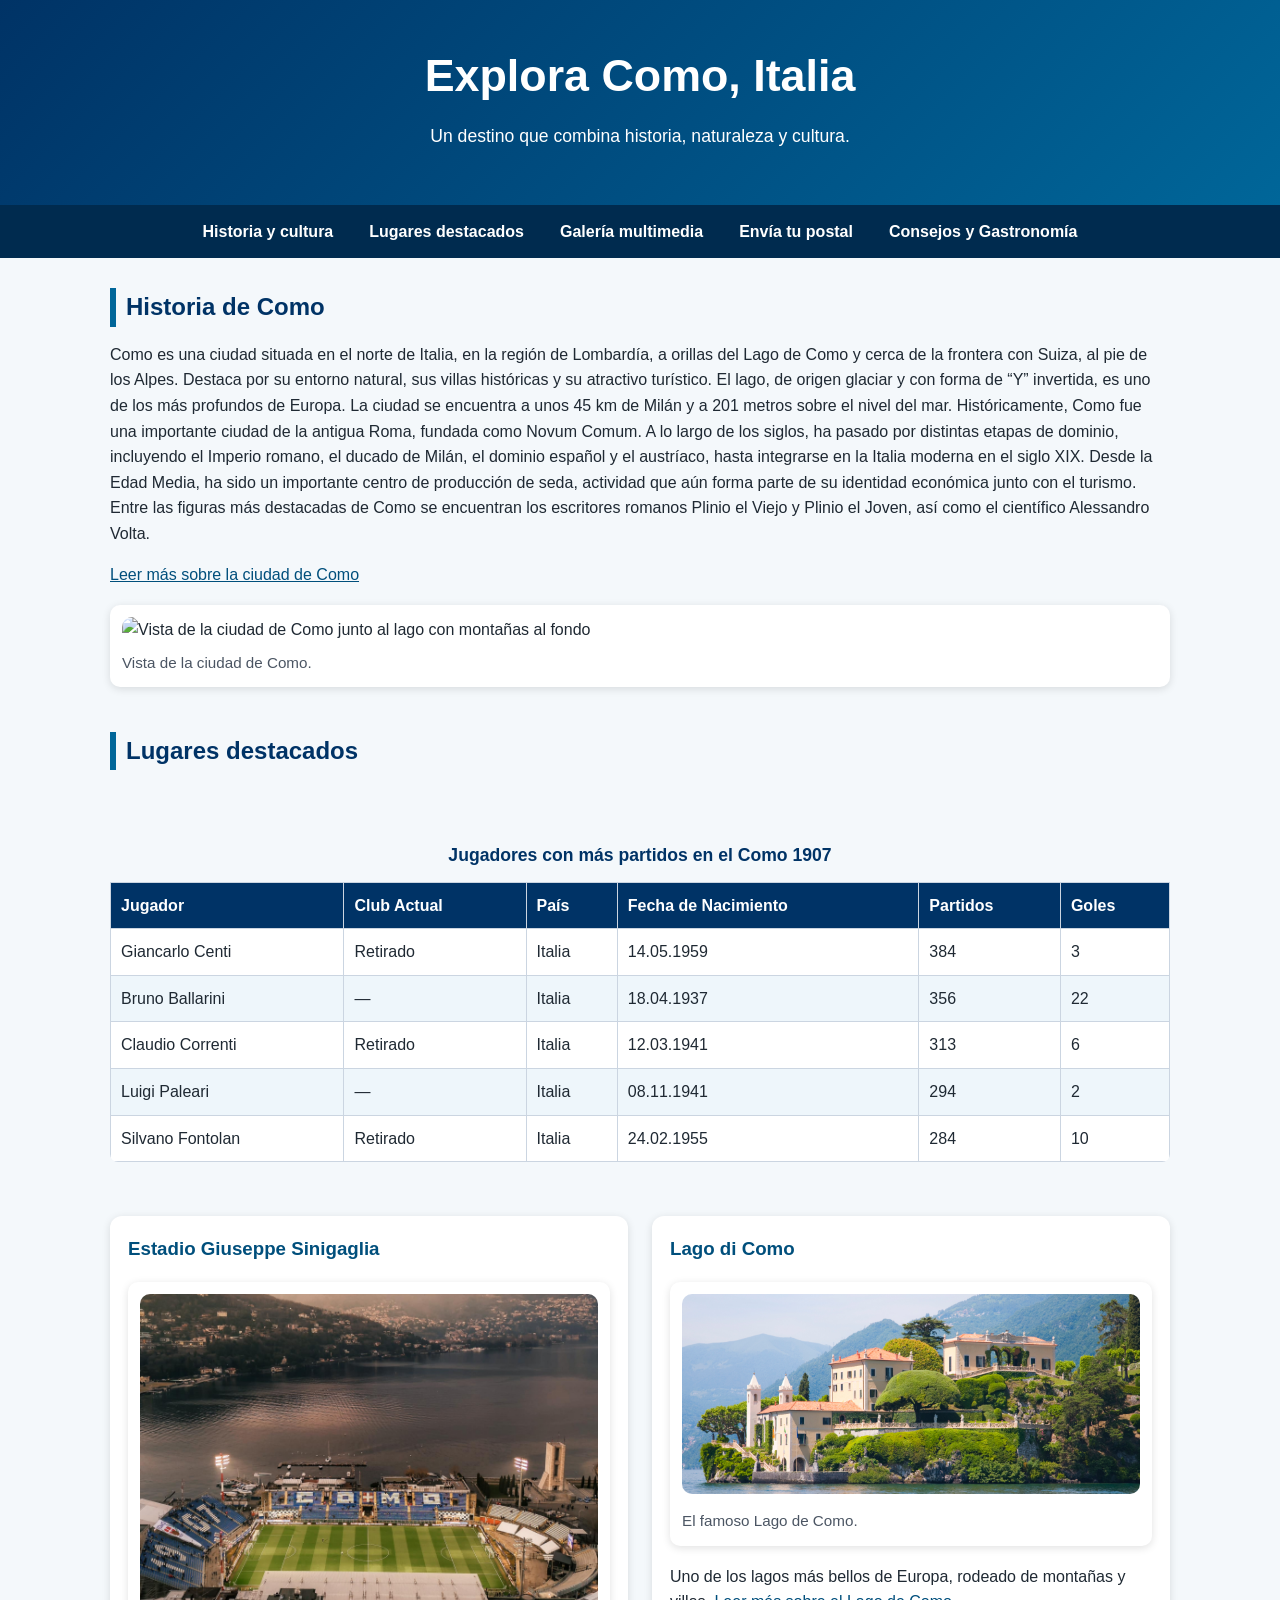
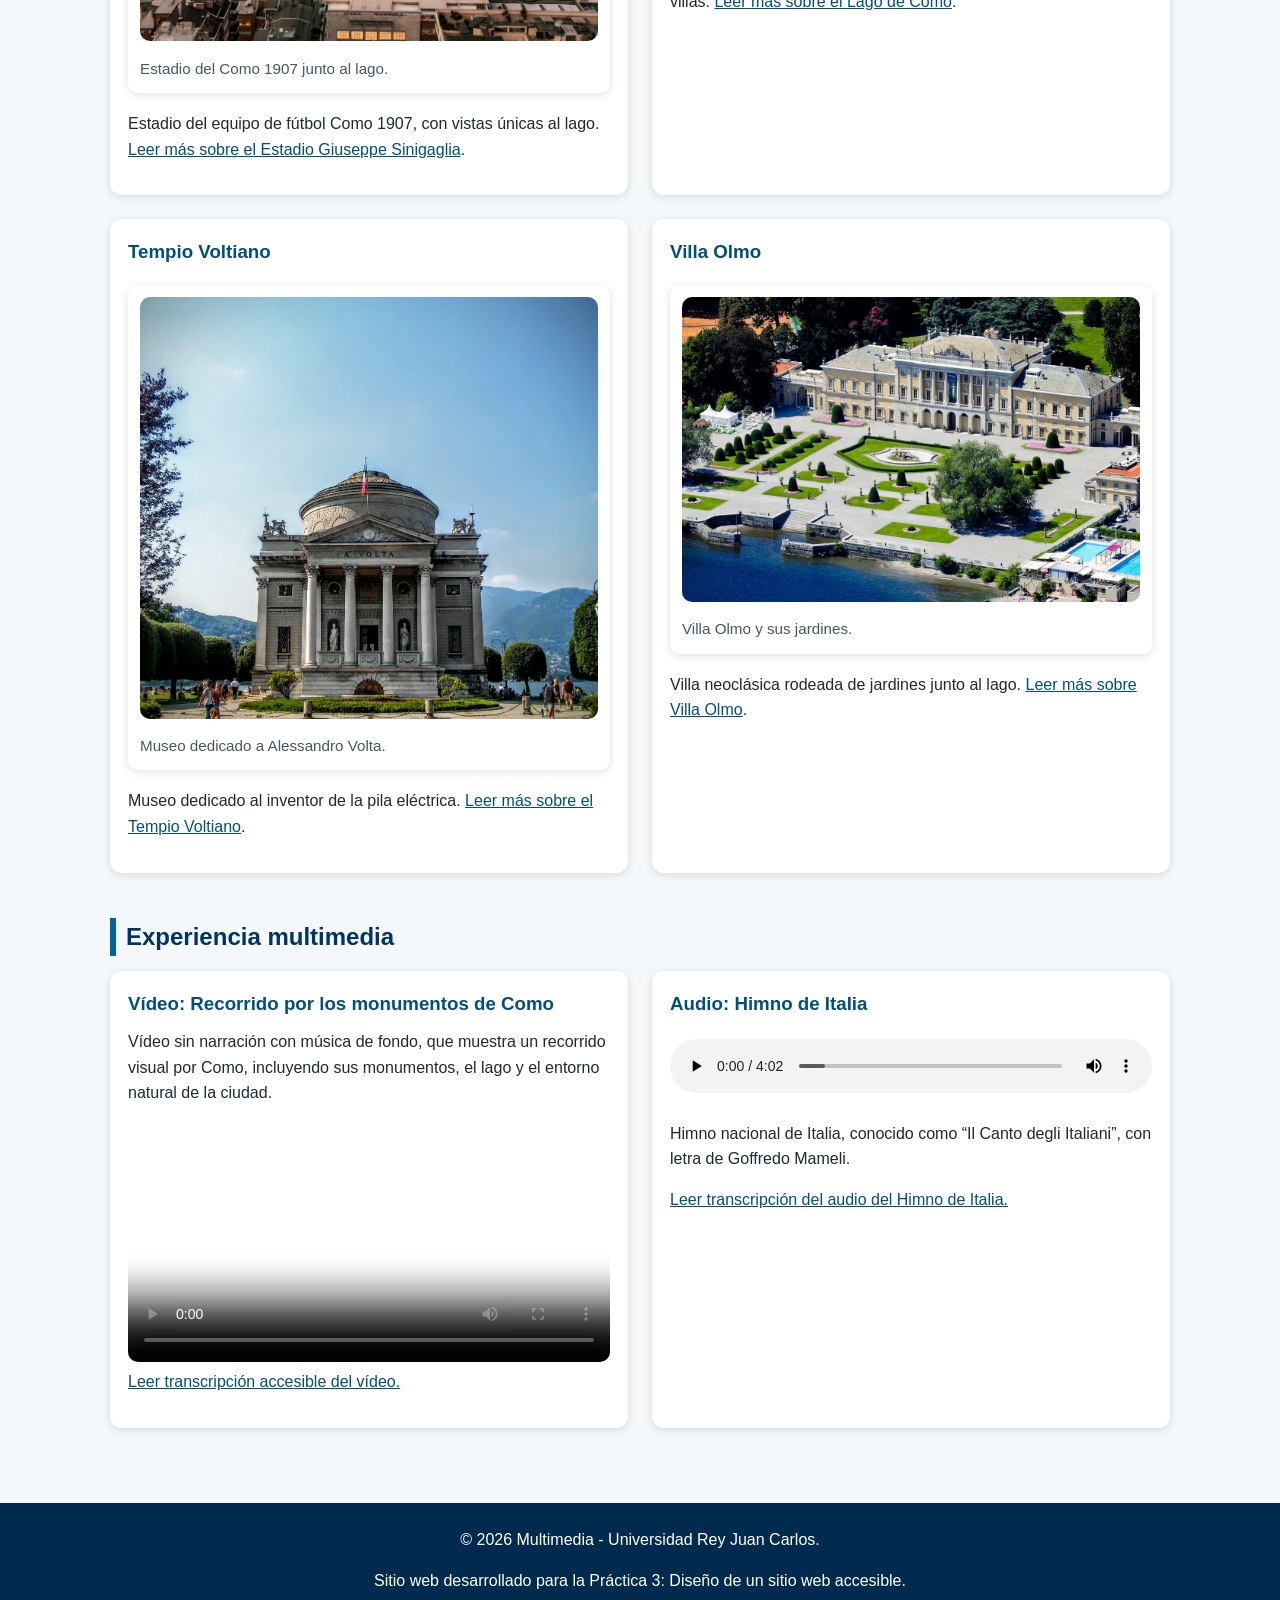
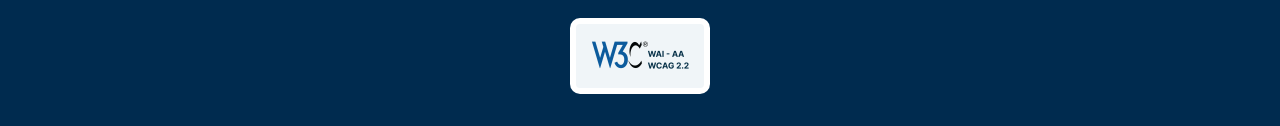
==== index.html @ 7a15c4c9 "coommt" ====
<!DOCTYPE html>
<html lang="es">

<head>
    <meta charset="UTF-8">
    <meta name="viewport" content="width=device-width, initial-scale=1.0">
    <title>Explora Como, Italia | Práctica 3</title>
    <link rel="stylesheet" href="css/styles.css">
</head>

<body>

    <header>
        <h1>Explora Como, Italia</h1>
        <p>Un destino que combina historia, naturaleza y cultura.</p>
    </header>

    <nav aria-label="Menú principal">
        <ul>
            <li><a href="#historia">Historia y cultura</a></li>
            <li><a href="#lugares">Lugares destacados</a></li>
            <li><a href="#multimedia">Galería multimedia</a></li>
            <li><a href="postal.html">Envía tu postal</a></li>
            <li><a href="rutas.html">Consejos y Gastronomía</a></li>
        </ul>
    </nav>

    <main id="contenido-principal">

        <section id="historia">
            <h2>Historia de Como</h2>

            <p>
                Como es una ciudad situada en el norte de Italia, en la región de Lombardía, a orillas del Lago de Como
                y cerca de la frontera con Suiza, al pie de los Alpes. Destaca por su entorno natural, sus villas
                históricas y su atractivo turístico.

                El lago, de origen glaciar y con forma de “Y” invertida, es uno de los más profundos de Europa. La
                ciudad se encuentra a unos 45 km de Milán y a 201 metros sobre el nivel del mar.

                Históricamente, Como fue una importante ciudad de la antigua Roma, fundada como Novum Comum. A lo largo
                de los siglos, ha pasado por distintas etapas de dominio, incluyendo el Imperio romano, el ducado de
                Milán, el dominio español y el austríaco, hasta integrarse en la Italia moderna en el siglo XIX.

                Desde la Edad Media, ha sido un importante centro de producción de seda, actividad que aún forma parte
                de su identidad económica junto con el turismo.

                Entre las figuras más destacadas de Como se encuentran los escritores romanos Plinio el Viejo y Plinio
                el Joven, así como el científico Alessandro Volta.
            </p>
            <a href="https://es.wikipedia.org/wiki/Como">Leer más sobre la ciudad de Como</a>
            <figure>
                <img src="img/como_city.jpg" alt="Vista de la ciudad de Como junto al lago con montañas al fondo">
                <figcaption>Vista de la ciudad de Como.</figcaption>
            </figure>
        </section>

        <section id="lugares">
            <h2>Lugares destacados</h2>

            <table summary="Tabla de jugadores con más partidos en el Como 1907"
                aria-describedby="tabla-jugadores-como">
                <caption>Jugadores con más partidos en el Como 1907</caption>
                <thead>
                    <tr>
                        <th>Jugador</th>
                        <th>Club Actual</th>
                        <th>País</th>
                        <th>Fecha de Nacimiento</th>
                        <th>Partidos</th>
                        <th>Goles</th>
                    </tr>
                </thead>
                <tbody>
                    <tr>
                        <td>Giancarlo Centi</td>
                        <td>Retirado</td>
                        <td>Italia</td>
                        <td>14.05.1959</td>
                        <td>384</td>
                        <td>3</td>
                    </tr>
                    <tr>
                        <td>Bruno Ballarini</td>
                        <td>—</td>
                        <td>Italia</td>
                        <td>18.04.1937</td>
                        <td>356</td>
                        <td>22</td>
                    </tr>
                    <tr>
                        <td>Claudio Correnti</td>
                        <td>Retirado</td>
                        <td>Italia</td>
                        <td>12.03.1941</td>
                        <td>313</td>
                        <td>6</td>
                    </tr>
                    <tr>
                        <td>Luigi Paleari</td>
                        <td>—</td>
                        <td>Italia</td>
                        <td>08.11.1941</td>
                        <td>294</td>
                        <td>2</td>
                    </tr>
                    <tr>
                        <td>Silvano Fontolan</td>
                        <td>Retirado</td>
                        <td>Italia</td>
                        <td>24.02.1955</td>
                        <td>284</td>
                        <td>10</td>
                    </tr>
                </tbody>
            </table>

            <article>
                <h3>Estadio Giuseppe Sinigaglia</h3>
                <figure>
                    <img src="img/estadio_como.jpeg"
                        alt="Estadio Giuseppe Sinigaglia del equipo de fútbol Como 1907 con vistas al lago">
                    <figcaption>Estadio del Como 1907 junto al lago.</figcaption>
                </figure>
                <p>
                    Estadio del equipo de fútbol Como 1907, con vistas únicas al lago.
                    <a href="https://es.wikipedia.org/wiki/Estadio_Giuseppe_Sinigaglia">Leer más sobre el Estadio
                        Giuseppe Sinigaglia</a>.
                </p>
            </article>

            <article>
                <h3>Lago di Como</h3>
                <figure>
                    <img src="img/lago_di_como.jpg" alt="Vista del Lago de Como rodeado de montañas y pueblos">
                    <figcaption>El famoso Lago de Como.</figcaption>
                </figure>
                <p>
                    Uno de los lagos más bellos de Europa, rodeado de montañas y villas.
                    <a href="https://es.wikipedia.org/wiki/Lago_de_Como">Leer más sobre el Lago de Como</a>.
                </p>
            </article>

            <article>
                <h3>Tempio Voltiano</h3>
                <figure>
                    <img src="img/templo_voltiano.jpg" alt="Tempio Voltiano dedicado a Alessandro Volta en Como">
                    <figcaption>Museo dedicado a Alessandro Volta.</figcaption>
                </figure>
                <p>
                    Museo dedicado al inventor de la pila eléctrica.
                    <a href="https://es.wikipedia.org/wiki/Templo_Voltiano">Leer más sobre el Tempio Voltiano</a>.
                </p>
            </article>

            <article>
                <h3>Villa Olmo</h3>
                <figure>
                    <img src="img/villa_olmo.jpg" alt="Villa Olmo con jardines frente al Lago de Como">
                    <figcaption>Villa Olmo y sus jardines.</figcaption>
                </figure>
                <p>
                    Villa neoclásica rodeada de jardines junto al lago.
                    <a href="https://www.italia.it/es/lombardia/como/villa-olmo">Leer más sobre Villa Olmo</a>.
                </p>
            </article>
        </section>

        <section id="multimedia">
            <h2>Experiencia multimedia</h2>

            <div class="multimedia-grid">
                <article class="multimedia-panel">
                    <h3>Vídeo: Recorrido por los monumentos de Como</h3>
                    <p id="descripcion-video-como">
                        Vídeo sin narración con música de fondo, que muestra un recorrido visual por Como, incluyendo sus monumentos,
                        el lago y el entorno natural de la ciudad.
                    </p>

                    <video id="video-como" controls width="640" poster="img/como_city.jpg"
                        aria-describedby="descripcion-video-como">
                        <source src="video/comoItaly.mp4" type="video/mp4">
                        Tu navegador no soporta el elemento de vídeo.
                    </video>

                    <p>
                        <a href="transcripcion-video.html">Leer transcripción accesible del vídeo.</a>
                    </p>
                </article>

                <article class="multimedia-panel">
                    <h3>Audio: Himno de Italia</h3>
                    <audio controls>
                        <source src="audio/himnoItalia.mp3" type="audio/mpeg">
                    </audio>

                    <p>
                        Himno nacional de Italia, conocido como “Il Canto degli Italiani”, con letra de Goffredo Mameli.
                    </p>

                    <p>
                        <a href="transcripcion-audio.html">Leer transcripción del audio del Himno de Italia.</a>
                    </p>
                </article>
            </div>
        </section>
    </main>

    <footer>
        <p>&copy; 2026 Multimedia - Universidad Rey Juan Carlos.</p>
        <p>Sitio web desarrollado para la Práctica 3: Diseño de un sitio web accesible.</p>

        <img src="img/WCAG22.jpg" alt="W3C.WCAG 2.2" title="Cumple con las pautas de accesibilidad WCAG 2.2">
    </footer>

</body>

</html>
---- css/styles.css ----
* {
    margin: 0;
    padding: 0;
    box-sizing: border-box;
}

body {
    font-family: Arial, Helvetica, sans-serif;
    line-height: 1.6;
    background-color: #f4f8fb;
    color: #1f2933;
}

.skip-link {
    position: absolute;
    top: -50px;
    left: 16px;
    background-color: #000;
    color: #fff;
    padding: 10px 14px;
    z-index: 1000;
    border-radius: 4px;
}

.skip-link:focus {
    top: 16px;
}

header {
    background: linear-gradient(135deg, #003366, #006699);
    color: #fff;
    text-align: center;
    padding: 40px 20px;
}

header h1 {
    font-size: 2.2rem;
    margin-bottom: 10px;
}

header p {
    font-size: 1.1rem;
}

nav {
    background-color: #002b4f;
}

nav ul {
    list-style: none;
    display: flex;
    flex-wrap: wrap;
    justify-content: center;
}

nav li {
    margin: 0;
}

nav a {
    display: block;
    color: #fff;
    text-decoration: none;
    font-weight: bold;
    padding: 14px 18px;
}

nav a:hover,
nav a:focus,
nav a[aria-current="page"] {
    background-color: #005f99;
    text-decoration: underline;
    outline: none;
}

main {
    max-width: 1100px;
    margin: auto;
    padding: 30px 20px;
}

section {
    margin-bottom: 45px;
}

h2 {
    color: #003366;
    margin-bottom: 15px;
    border-left: 6px solid #006699;
    padding-left: 10px;
}

h3 {
    color: #004f7c;
    margin-bottom: 10px;
}

p {
    margin-bottom: 15px;
}

img,
video {
    max-width: 100%;
    height: auto;
    border-radius: 10px;
}

figure {
    margin: 18px 0;
    background-color: #fff;
    padding: 12px;
    border-radius: 10px;
    box-shadow: 0 2px 8px rgba(0, 0, 0, 0.12);
}

figcaption {
    margin-top: 8px;
    font-size: 0.95rem;
    color: #4b5563;
}

article {
    background-color: #fff;
    padding: 18px;
    border-radius: 12px;
    box-shadow: 0 2px 8px rgba(0, 0, 0, 0.12);
}

.multimedia-grid {
    display: grid;
    grid-template-columns: 1fr;
    gap: 24px;
}

.multimedia-panel {
    height: 100%;
}

#lugares {
    display: grid;
    grid-template-columns: 1fr;
    gap: 24px;
}

#lugares h2,
#lugares table {
    grid-column: 1 / -1;
}

a {
    color: #004f7c;
}

a:hover,
a:focus {
    color: #002b4f;
    text-decoration-thickness: 3px;
}

table {
    width: 100%;
    border-collapse: collapse;
    background-color: #fff;
    margin: 20px 0 30px;
    border-radius: 8px;
    overflow: hidden;
}

caption {
    font-weight: bold;
    font-size: 1.1rem;
    padding: 12px;
    color: #003366;
}

th,
td {
    border: 1px solid #cbd5e1;
    padding: 10px;
    text-align: left;
}

thead th {
    background-color: #003366;
    color: #fff;
}

tbody tr:nth-child(even) {
    background-color: #eef6fb;
}

form {
    background-color: #fff;
    padding: 24px;
    border-radius: 12px;
    box-shadow: 0 2px 8px rgba(0, 0, 0, 0.12);
}

fieldset {
    border: 2px solid #006699;
    border-radius: 8px;
    padding: 16px;
    margin-bottom: 20px;
}

legend {
    font-weight: bold;
    color: #003366;
    padding: 0 8px;
}

label {
    display: block;
    margin-top: 12px;
    font-weight: bold;
}

input,
textarea,
button {
    width: 100%;
    padding: 12px;
    margin-top: 6px;
    font-size: 1rem;
    border-radius: 6px;
    border: 1px solid #9ca3af;
}

input:required:invalid,
textarea:required:invalid {
    border-color: #dc2626;
}

input:required:invalid:focus,
textarea:required:invalid:focus {
    outline: 3px solid #fecaca;
}

input:required:valid,
textarea:required:valid {
    border-color: #16a34a;
}

input[type="radio"] {
    width: auto;
    margin-right: 8px;
}

fieldset div label {
    display: inline;
    font-weight: normal;
}

button,
.button-link {
    display: inline-block;
    background-color: #003366;
    color: #fff;
    border: none;
    margin-top: 18px;
    padding: 12px 18px;
    border-radius: 6px;
    cursor: pointer;
    text-decoration: none;
    font-weight: bold;
}

button:hover,
button:focus,
.button-link:hover,
.button-link:focus {
    background-color: #005f99;
    outline: 3px solid #111;
}

button:disabled {
    background-color: #64748b;
    cursor: wait;
}

.form-message {
    margin-top: 16px;
    padding: 12px;
    border-radius: 6px;
    font-weight: bold;
}

.form-message:empty {
    display: none;
}

.form-message.info {
    background-color: #e0f2fe;
    color: #0c4a6e;
    border: 1px solid #38bdf8;
}

.form-message.success {
    background-color: #dcfce7;
    color: #14532d;
    border: 1px solid #22c55e;
}

.form-message.error {
    background-color: #fee2e2;
    color: #7f1d1d;
    border: 1px solid #ef4444;
}

.cards-list {
    list-style: none;
    display: grid;
    grid-template-columns: 1fr;
    gap: 20px;
}

.cards-list li,
.timeline li {
    background-color: #fff;
    padding: 18px;
    border-left: 6px solid #006699;
    border-radius: 8px;
    margin-bottom: 12px;
    box-shadow: 0 2px 8px rgba(0, 0, 0, 0.10);
}

.timeline {
    padding-left: 20px;
}

audio {
    width: 100%;
    margin: 10px 0 20px;
}

footer {
    background-color: #002b4f;
    color: #fff;
    text-align: center;
    padding: 24px 20px;
}

footer img {
    max-width: 140px;
    margin-top: 10px;
    background-color: #fff;
    padding: 6px;
}

@media (min-width: 768px) {
    #lugares {
        grid-template-columns: repeat(2, 1fr);
    }

    .cards-list {
        grid-template-columns: repeat(3, 1fr);
    }

    .multimedia-grid {
        grid-template-columns: repeat(2, 1fr);
        align-items: start;
    }

    header h1 {
        font-size: 2.8rem;
    }
}
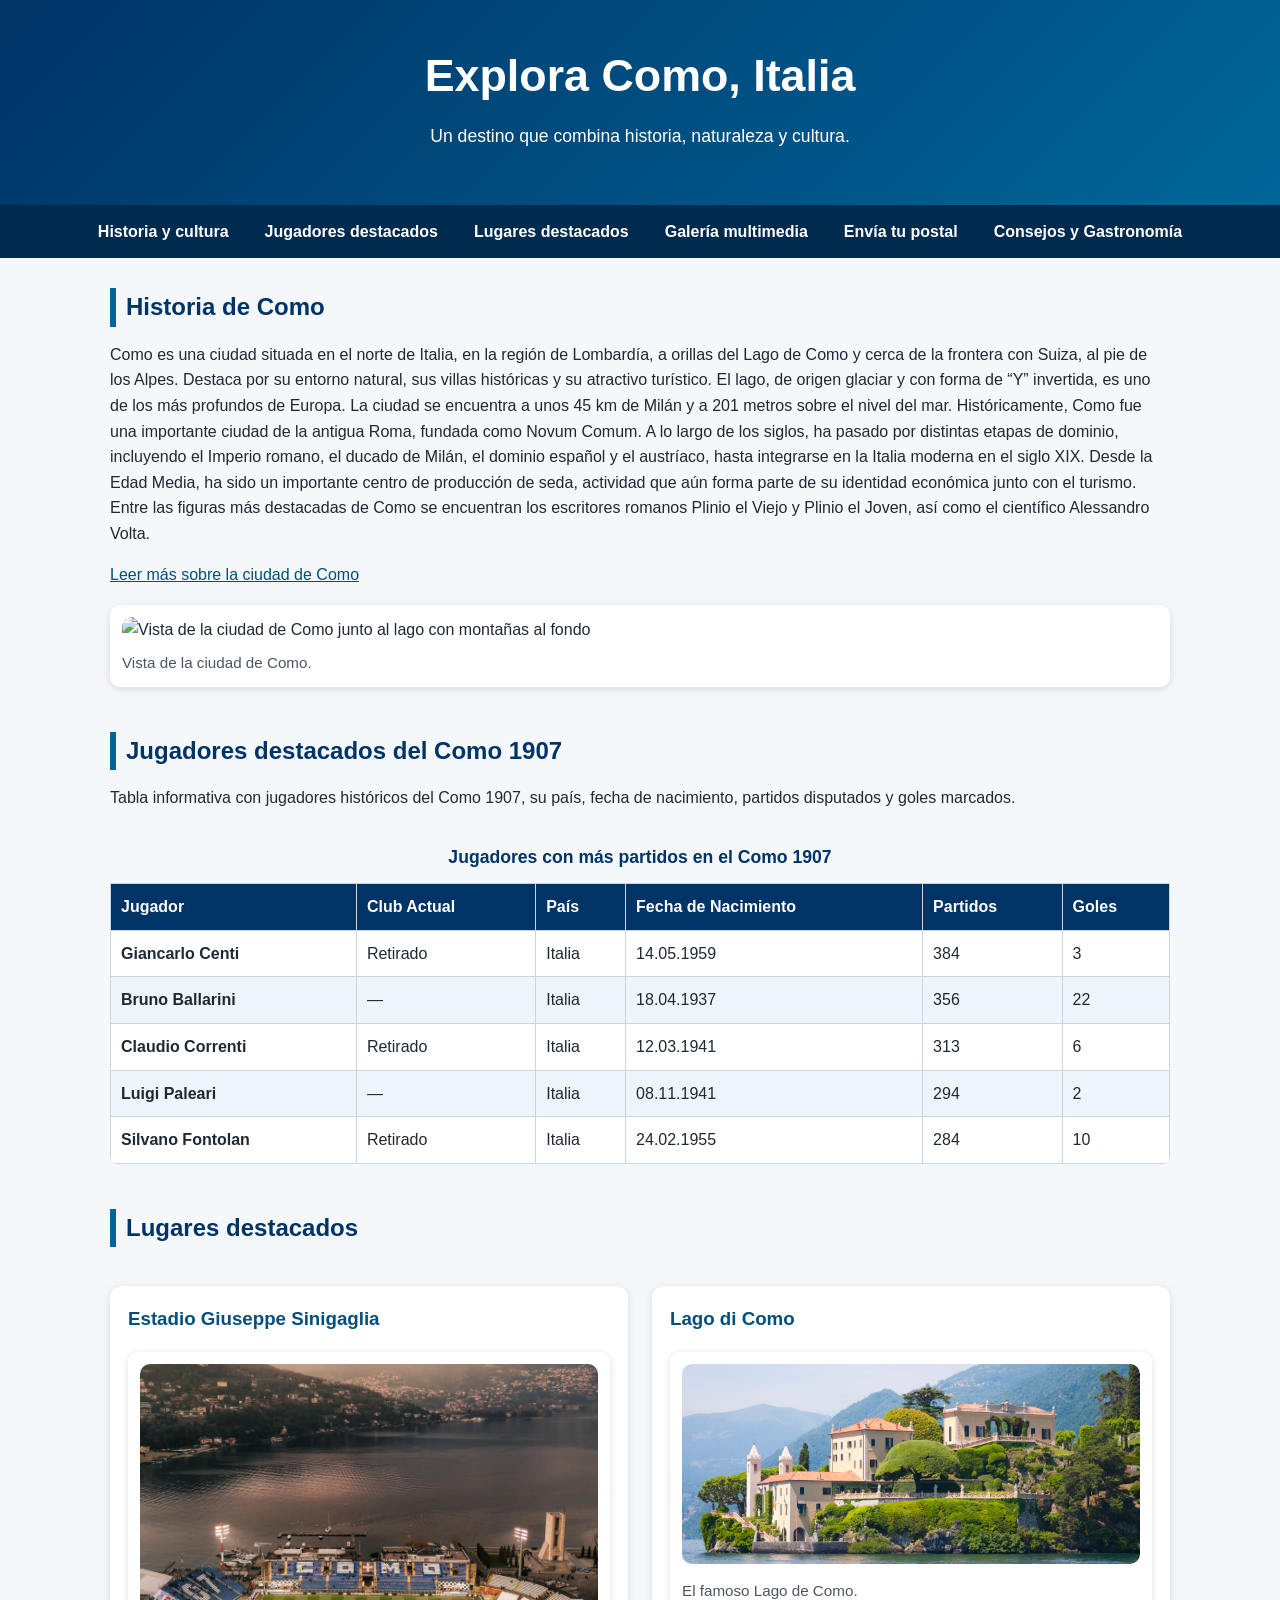
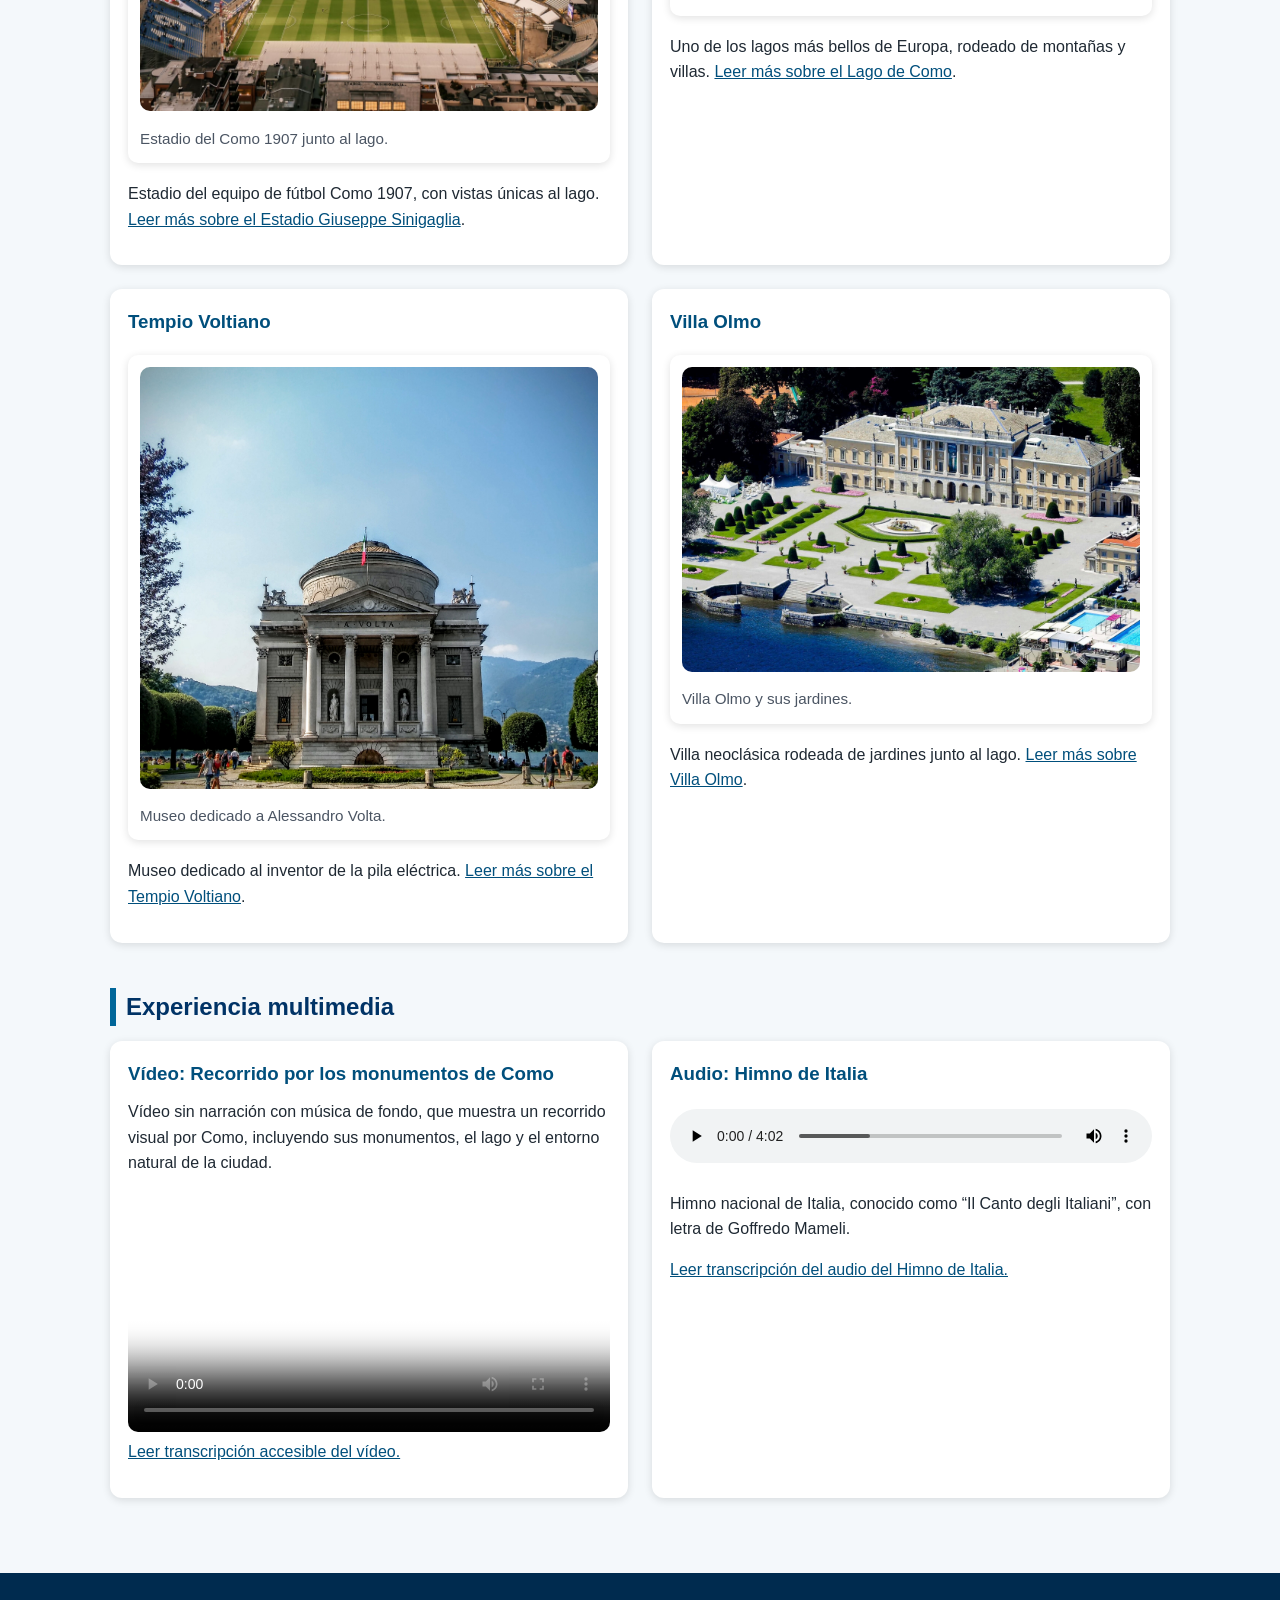
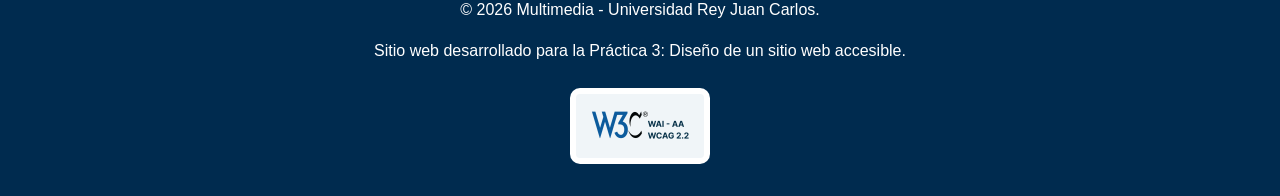
==== commit d87d74f0: "cha" ====
--- a/index.html
+++ b/index.html
@@ -10,6 +10,8 @@
 
 <body>
 
+    <a class="skip-link" href="#contenido-principal">Saltar al contenido principal</a>
+
     <header>
         <h1>Explora Como, Italia</h1>
         <p>Un destino que combina historia, naturaleza y cultura.</p>
@@ -18,6 +20,7 @@
     <nav aria-label="Menú principal">
         <ul>
             <li><a href="#historia">Historia y cultura</a></li>
+            <li><a href="#jugadores">Jugadores destacados</a></li>
             <li><a href="#lugares">Lugares destacados</a></li>
             <li><a href="#multimedia">Galería multimedia</a></li>
             <li><a href="postal.html">Envía tu postal</a></li>
@@ -55,25 +58,29 @@
             </figure>
         </section>
 
-        <section id="lugares">
-            <h2>Lugares destacados</h2>
-
-            <table summary="Tabla de jugadores con más partidos en el Como 1907"
-                aria-describedby="tabla-jugadores-como">
+        <section id="jugadores">
+            <h2>Jugadores destacados del Como 1907</h2>
+
+            <p id="tabla-jugadores-como">
+                Tabla informativa con jugadores históricos del Como 1907, su país, fecha de nacimiento,
+                partidos disputados y goles marcados.
+            </p>
+
+            <table aria-describedby="tabla-jugadores-como">
                 <caption>Jugadores con más partidos en el Como 1907</caption>
                 <thead>
                     <tr>
-                        <th>Jugador</th>
-                        <th>Club Actual</th>
-                        <th>País</th>
-                        <th>Fecha de Nacimiento</th>
-                        <th>Partidos</th>
-                        <th>Goles</th>
+                        <th scope="col">Jugador</th>
+                        <th scope="col">Club Actual</th>
+                        <th scope="col">País</th>
+                        <th scope="col">Fecha de Nacimiento</th>
+                        <th scope="col">Partidos</th>
+                        <th scope="col">Goles</th>
                     </tr>
                 </thead>
                 <tbody>
                     <tr>
-                        <td>Giancarlo Centi</td>
+                        <th scope="row">Giancarlo Centi</th>
                         <td>Retirado</td>
                         <td>Italia</td>
                         <td>14.05.1959</td>
@@ -81,7 +88,7 @@
                         <td>3</td>
                     </tr>
                     <tr>
-                        <td>Bruno Ballarini</td>
+                        <th scope="row">Bruno Ballarini</th>
                         <td>—</td>
                         <td>Italia</td>
                         <td>18.04.1937</td>
@@ -89,7 +96,7 @@
                         <td>22</td>
                     </tr>
                     <tr>
-                        <td>Claudio Correnti</td>
+                        <th scope="row">Claudio Correnti</th>
                         <td>Retirado</td>
                         <td>Italia</td>
                         <td>12.03.1941</td>
@@ -97,7 +104,7 @@
                         <td>6</td>
                     </tr>
                     <tr>
-                        <td>Luigi Paleari</td>
+                        <th scope="row">Luigi Paleari</th>
                         <td>—</td>
                         <td>Italia</td>
                         <td>08.11.1941</td>
@@ -105,7 +112,7 @@
                         <td>2</td>
                     </tr>
                     <tr>
-                        <td>Silvano Fontolan</td>
+                        <th scope="row">Silvano Fontolan</th>
                         <td>Retirado</td>
                         <td>Italia</td>
                         <td>24.02.1955</td>
@@ -114,6 +121,10 @@
                     </tr>
                 </tbody>
             </table>
+        </section>
+
+        <section id="lugares">
+            <h2>Lugares destacados</h2>
 
             <article>
                 <h3>Estadio Giuseppe Sinigaglia</h3>
@@ -215,4 +226,4 @@
 
 </body>
 
-</html>+</html>
--- a/css/styles.css
+++ b/css/styles.css
@@ -143,8 +143,7 @@
     gap: 24px;
 }
 
-#lugares h2,
-#lugares table {
+#lugares h2 {
     grid-column: 1 / -1;
 }
 
@@ -325,6 +324,13 @@
     box-shadow: 0 2px 8px rgba(0, 0, 0, 0.10);
 }
 
+.cards-list li article {
+    background: none;
+    padding: 0;
+    border-radius: 0;
+    box-shadow: none;
+}
+
 .timeline {
     padding-left: 20px;
 }
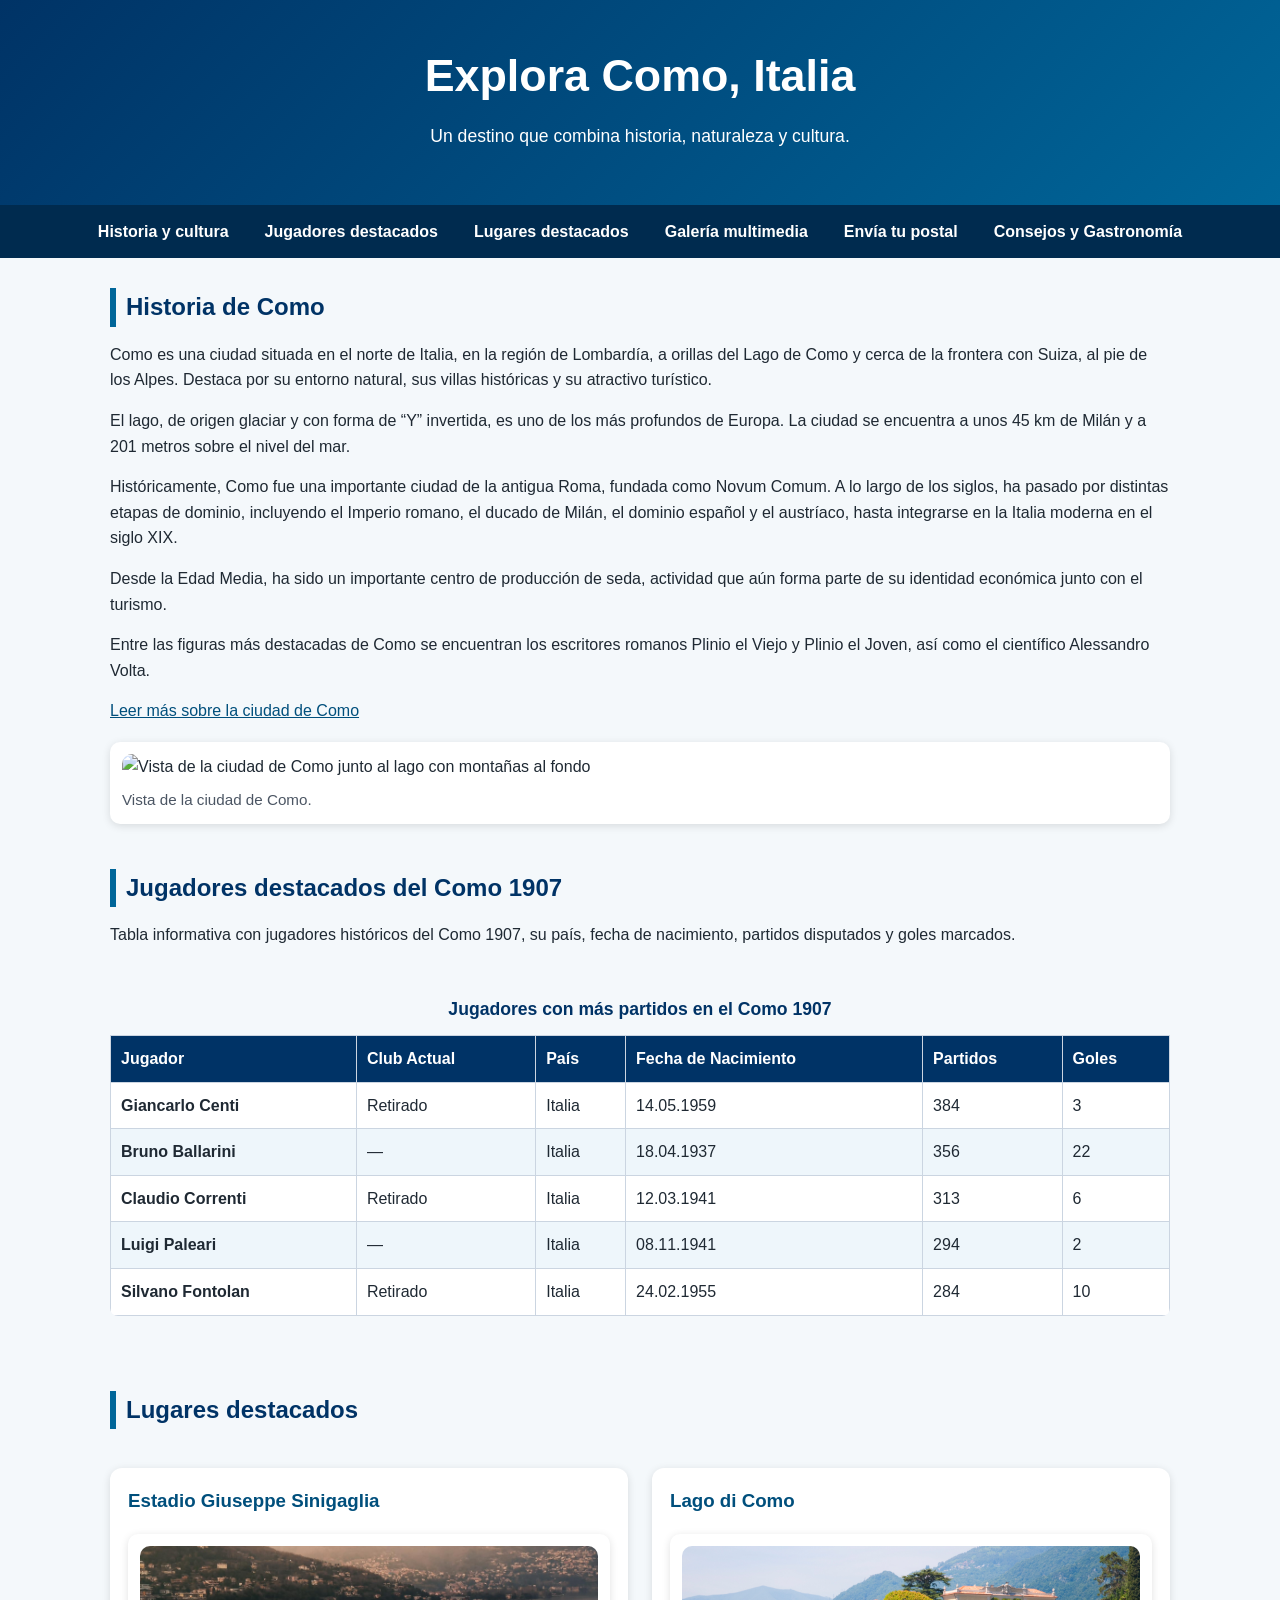
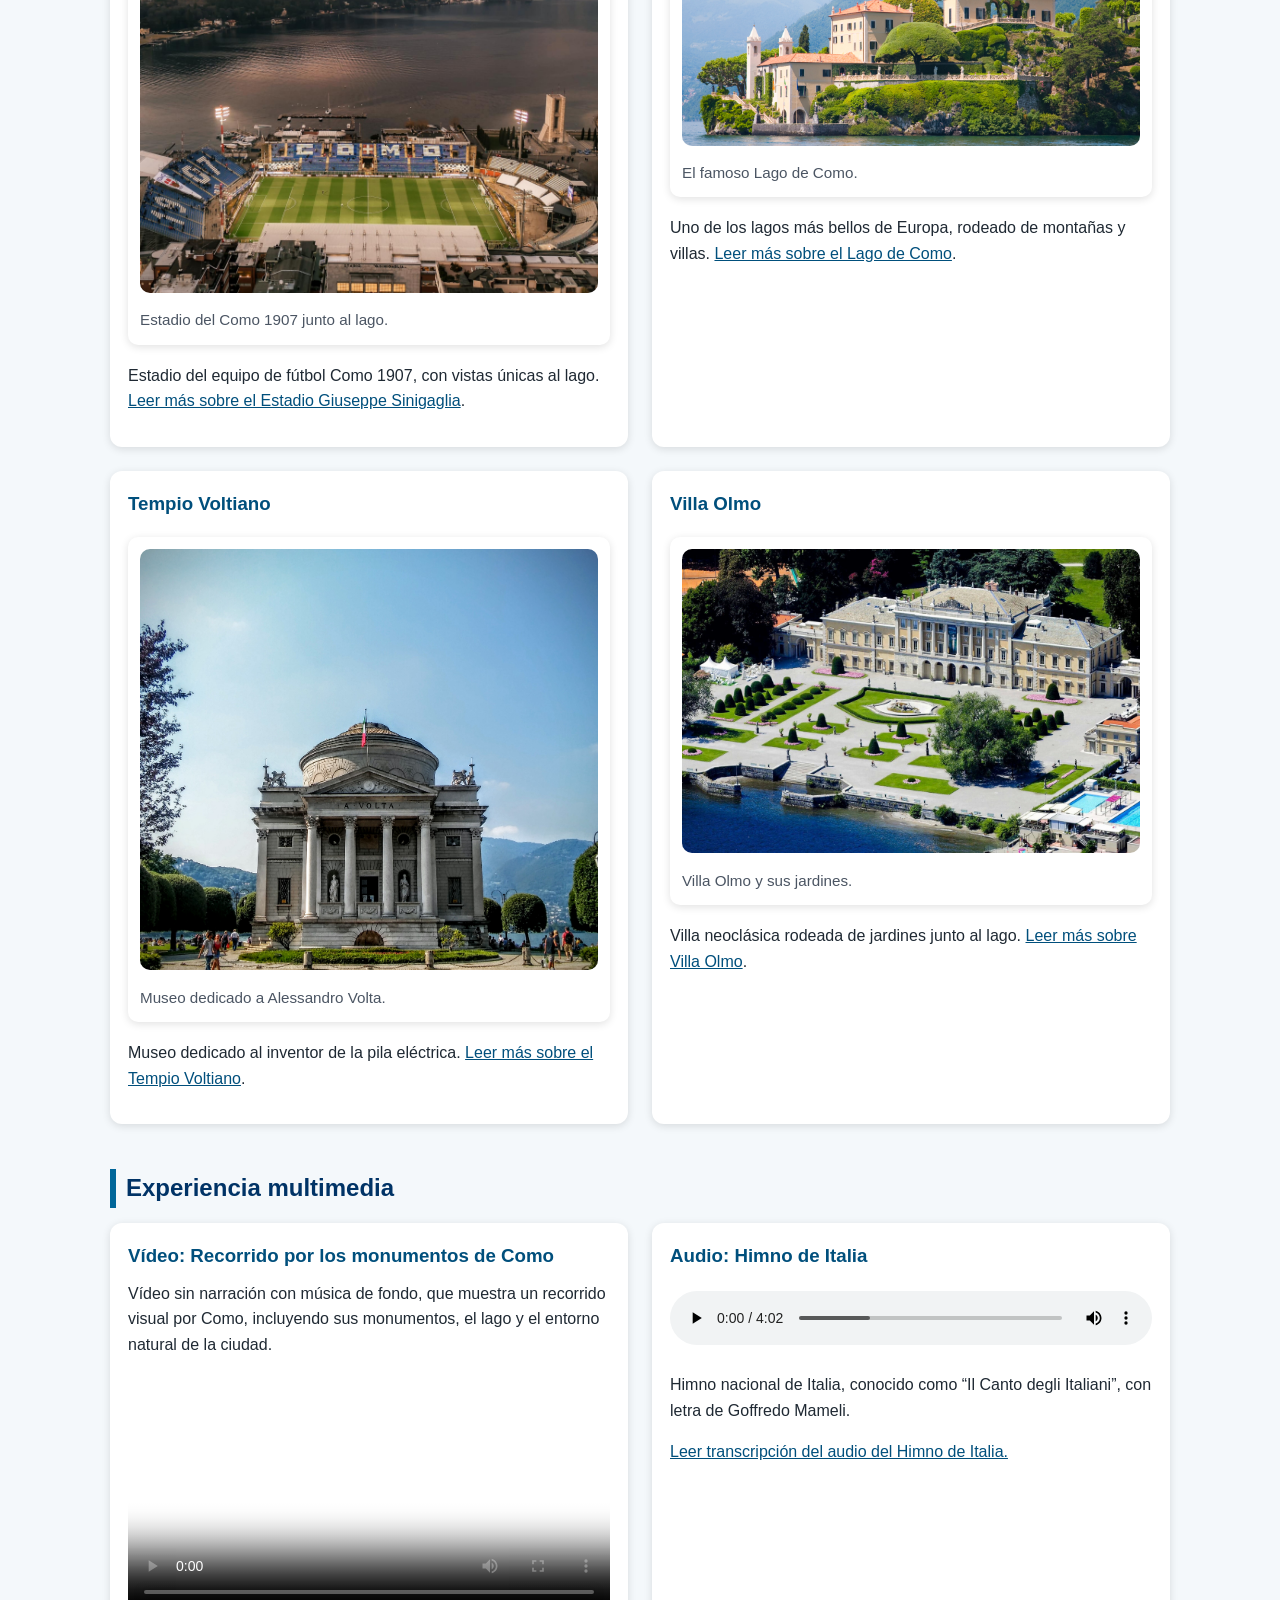
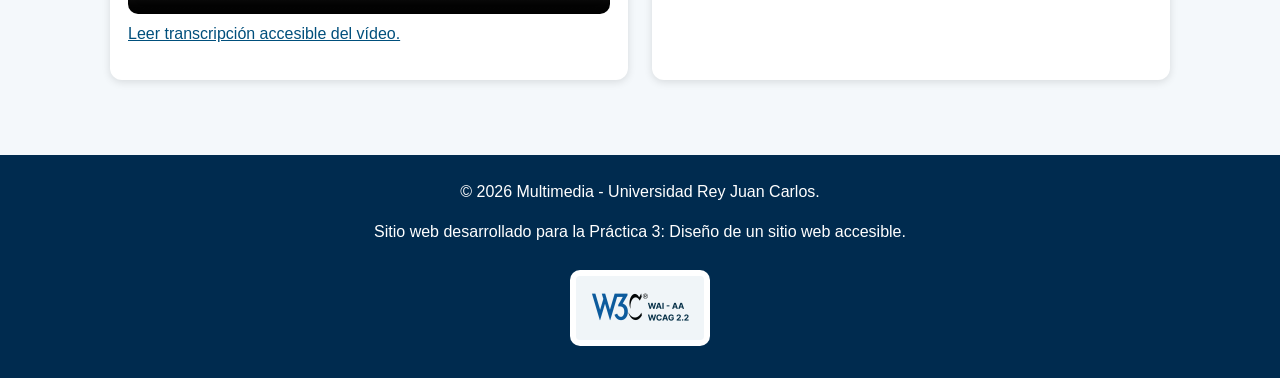
==== commit a71b43ae: "sd" ====
--- a/index.html
+++ b/index.html
@@ -37,17 +37,21 @@
                 Como es una ciudad situada en el norte de Italia, en la región de Lombardía, a orillas del Lago de Como
                 y cerca de la frontera con Suiza, al pie de los Alpes. Destaca por su entorno natural, sus villas
                 históricas y su atractivo turístico.
-
+            </p>
+            <p>
                 El lago, de origen glaciar y con forma de “Y” invertida, es uno de los más profundos de Europa. La
                 ciudad se encuentra a unos 45 km de Milán y a 201 metros sobre el nivel del mar.
-
+            </p>
+            <p>
                 Históricamente, Como fue una importante ciudad de la antigua Roma, fundada como Novum Comum. A lo largo
                 de los siglos, ha pasado por distintas etapas de dominio, incluyendo el Imperio romano, el ducado de
                 Milán, el dominio español y el austríaco, hasta integrarse en la Italia moderna en el siglo XIX.
-
+            </p>
+            <p>
                 Desde la Edad Media, ha sido un importante centro de producción de seda, actividad que aún forma parte
                 de su identidad económica junto con el turismo.
-
+            </p>
+            <p>
                 Entre las figuras más destacadas de Como se encuentran los escritores romanos Plinio el Viejo y Plinio
                 el Joven, así como el científico Alessandro Volta.
             </p>
@@ -66,61 +70,63 @@
                 partidos disputados y goles marcados.
             </p>
 
-            <table aria-describedby="tabla-jugadores-como">
-                <caption>Jugadores con más partidos en el Como 1907</caption>
-                <thead>
-                    <tr>
-                        <th scope="col">Jugador</th>
-                        <th scope="col">Club Actual</th>
-                        <th scope="col">País</th>
-                        <th scope="col">Fecha de Nacimiento</th>
-                        <th scope="col">Partidos</th>
-                        <th scope="col">Goles</th>
-                    </tr>
-                </thead>
-                <tbody>
-                    <tr>
-                        <th scope="row">Giancarlo Centi</th>
-                        <td>Retirado</td>
-                        <td>Italia</td>
-                        <td>14.05.1959</td>
-                        <td>384</td>
-                        <td>3</td>
-                    </tr>
-                    <tr>
-                        <th scope="row">Bruno Ballarini</th>
-                        <td>—</td>
-                        <td>Italia</td>
-                        <td>18.04.1937</td>
-                        <td>356</td>
-                        <td>22</td>
-                    </tr>
-                    <tr>
-                        <th scope="row">Claudio Correnti</th>
-                        <td>Retirado</td>
-                        <td>Italia</td>
-                        <td>12.03.1941</td>
-                        <td>313</td>
-                        <td>6</td>
-                    </tr>
-                    <tr>
-                        <th scope="row">Luigi Paleari</th>
-                        <td>—</td>
-                        <td>Italia</td>
-                        <td>08.11.1941</td>
-                        <td>294</td>
-                        <td>2</td>
-                    </tr>
-                    <tr>
-                        <th scope="row">Silvano Fontolan</th>
-                        <td>Retirado</td>
-                        <td>Italia</td>
-                        <td>24.02.1955</td>
-                        <td>284</td>
-                        <td>10</td>
-                    </tr>
-                </tbody>
-            </table>
+            <div class="table-container" tabindex="0" aria-label="Tabla desplazable de jugadores destacados">
+                <table aria-describedby="tabla-jugadores-como">
+                    <caption>Jugadores con más partidos en el Como 1907</caption>
+                    <thead>
+                        <tr>
+                            <th scope="col">Jugador</th>
+                            <th scope="col">Club Actual</th>
+                            <th scope="col">País</th>
+                            <th scope="col">Fecha de Nacimiento</th>
+                            <th scope="col">Partidos</th>
+                            <th scope="col">Goles</th>
+                        </tr>
+                    </thead>
+                    <tbody>
+                        <tr>
+                            <th scope="row">Giancarlo Centi</th>
+                            <td>Retirado</td>
+                            <td>Italia</td>
+                            <td>14.05.1959</td>
+                            <td>384</td>
+                            <td>3</td>
+                        </tr>
+                        <tr>
+                            <th scope="row">Bruno Ballarini</th>
+                            <td>—</td>
+                            <td>Italia</td>
+                            <td>18.04.1937</td>
+                            <td>356</td>
+                            <td>22</td>
+                        </tr>
+                        <tr>
+                            <th scope="row">Claudio Correnti</th>
+                            <td>Retirado</td>
+                            <td>Italia</td>
+                            <td>12.03.1941</td>
+                            <td>313</td>
+                            <td>6</td>
+                        </tr>
+                        <tr>
+                            <th scope="row">Luigi Paleari</th>
+                            <td>—</td>
+                            <td>Italia</td>
+                            <td>08.11.1941</td>
+                            <td>294</td>
+                            <td>2</td>
+                        </tr>
+                        <tr>
+                            <th scope="row">Silvano Fontolan</th>
+                            <td>Retirado</td>
+                            <td>Italia</td>
+                            <td>24.02.1955</td>
+                            <td>284</td>
+                            <td>10</td>
+                        </tr>
+                    </tbody>
+                </table>
+            </div>
         </section>
 
         <section id="lugares">
@@ -184,7 +190,8 @@
                 <article class="multimedia-panel">
                     <h3>Vídeo: Recorrido por los monumentos de Como</h3>
                     <p id="descripcion-video-como">
-                        Vídeo sin narración con música de fondo, que muestra un recorrido visual por Como, incluyendo sus monumentos,
+                        Vídeo sin narración con música de fondo, que muestra un recorrido visual por Como, incluyendo
+                        sus monumentos,
                         el lago y el entorno natural de la ciudad.
                     </p>
 
--- a/css/styles.css
+++ b/css/styles.css
@@ -159,11 +159,22 @@
 
 table {
     width: 100%;
+    min-width: 680px;
     border-collapse: collapse;
     background-color: #fff;
     margin: 20px 0 30px;
     border-radius: 8px;
     overflow: hidden;
+}
+
+.table-container {
+    max-width: 100%;
+    overflow-x: auto;
+}
+
+.table-container:focus {
+    outline: 3px solid #111;
+    outline-offset: 3px;
 }
 
 caption {
@@ -226,18 +237,18 @@
     border: 1px solid #9ca3af;
 }
 
-input:required:invalid,
-textarea:required:invalid {
+form.form-validado input:required:invalid,
+form.form-validado textarea:required:invalid {
     border-color: #dc2626;
 }
 
-input:required:invalid:focus,
-textarea:required:invalid:focus {
+form.form-validado input:required:invalid:focus,
+form.form-validado textarea:required:invalid:focus {
     outline: 3px solid #fecaca;
 }
 
-input:required:valid,
-textarea:required:valid {
+form.form-validado input:required:valid,
+form.form-validado textarea:required:valid {
     border-color: #16a34a;
 }
 
@@ -307,6 +318,16 @@
     border: 1px solid #ef4444;
 }
 
+.postal-preview {
+    margin-top: 18px;
+}
+
+.postal-preview img {
+    width: 100%;
+    max-height: 280px;
+    object-fit: contain;
+}
+
 .cards-list {
     list-style: none;
     display: grid;
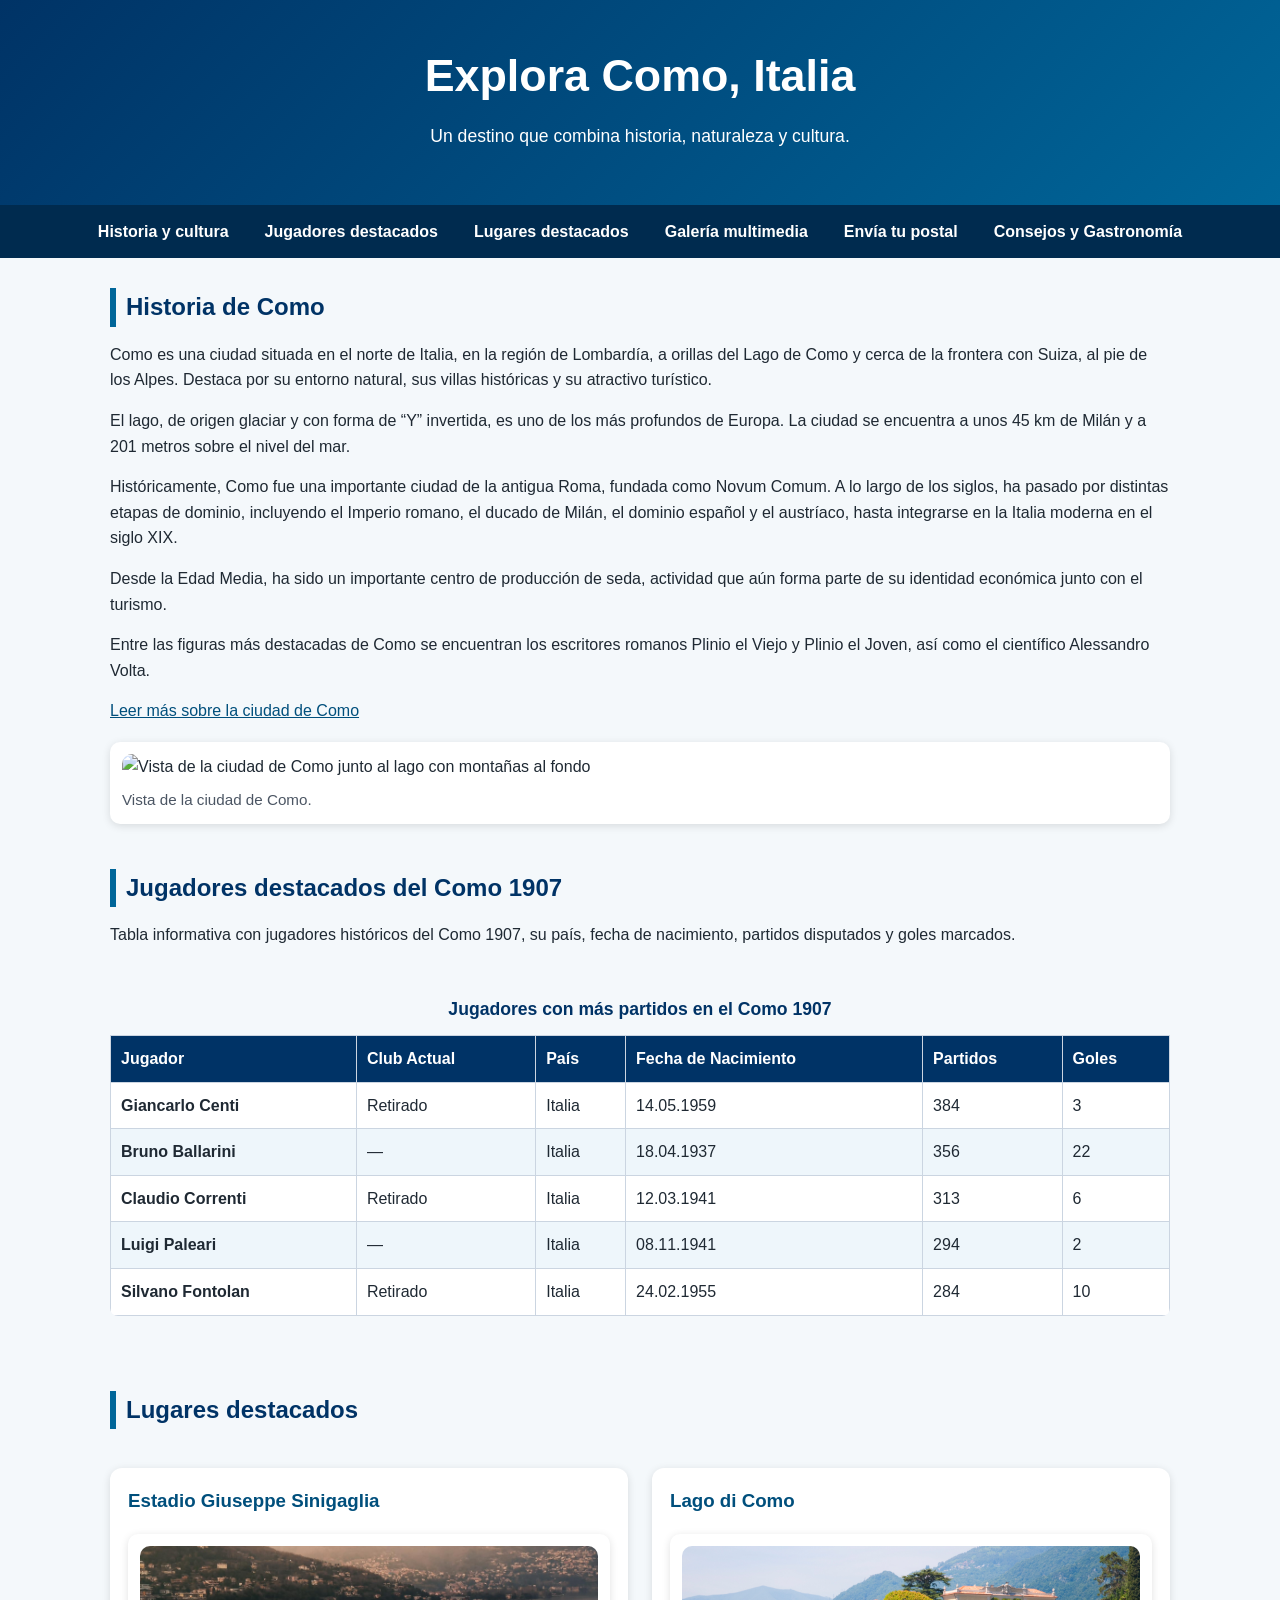
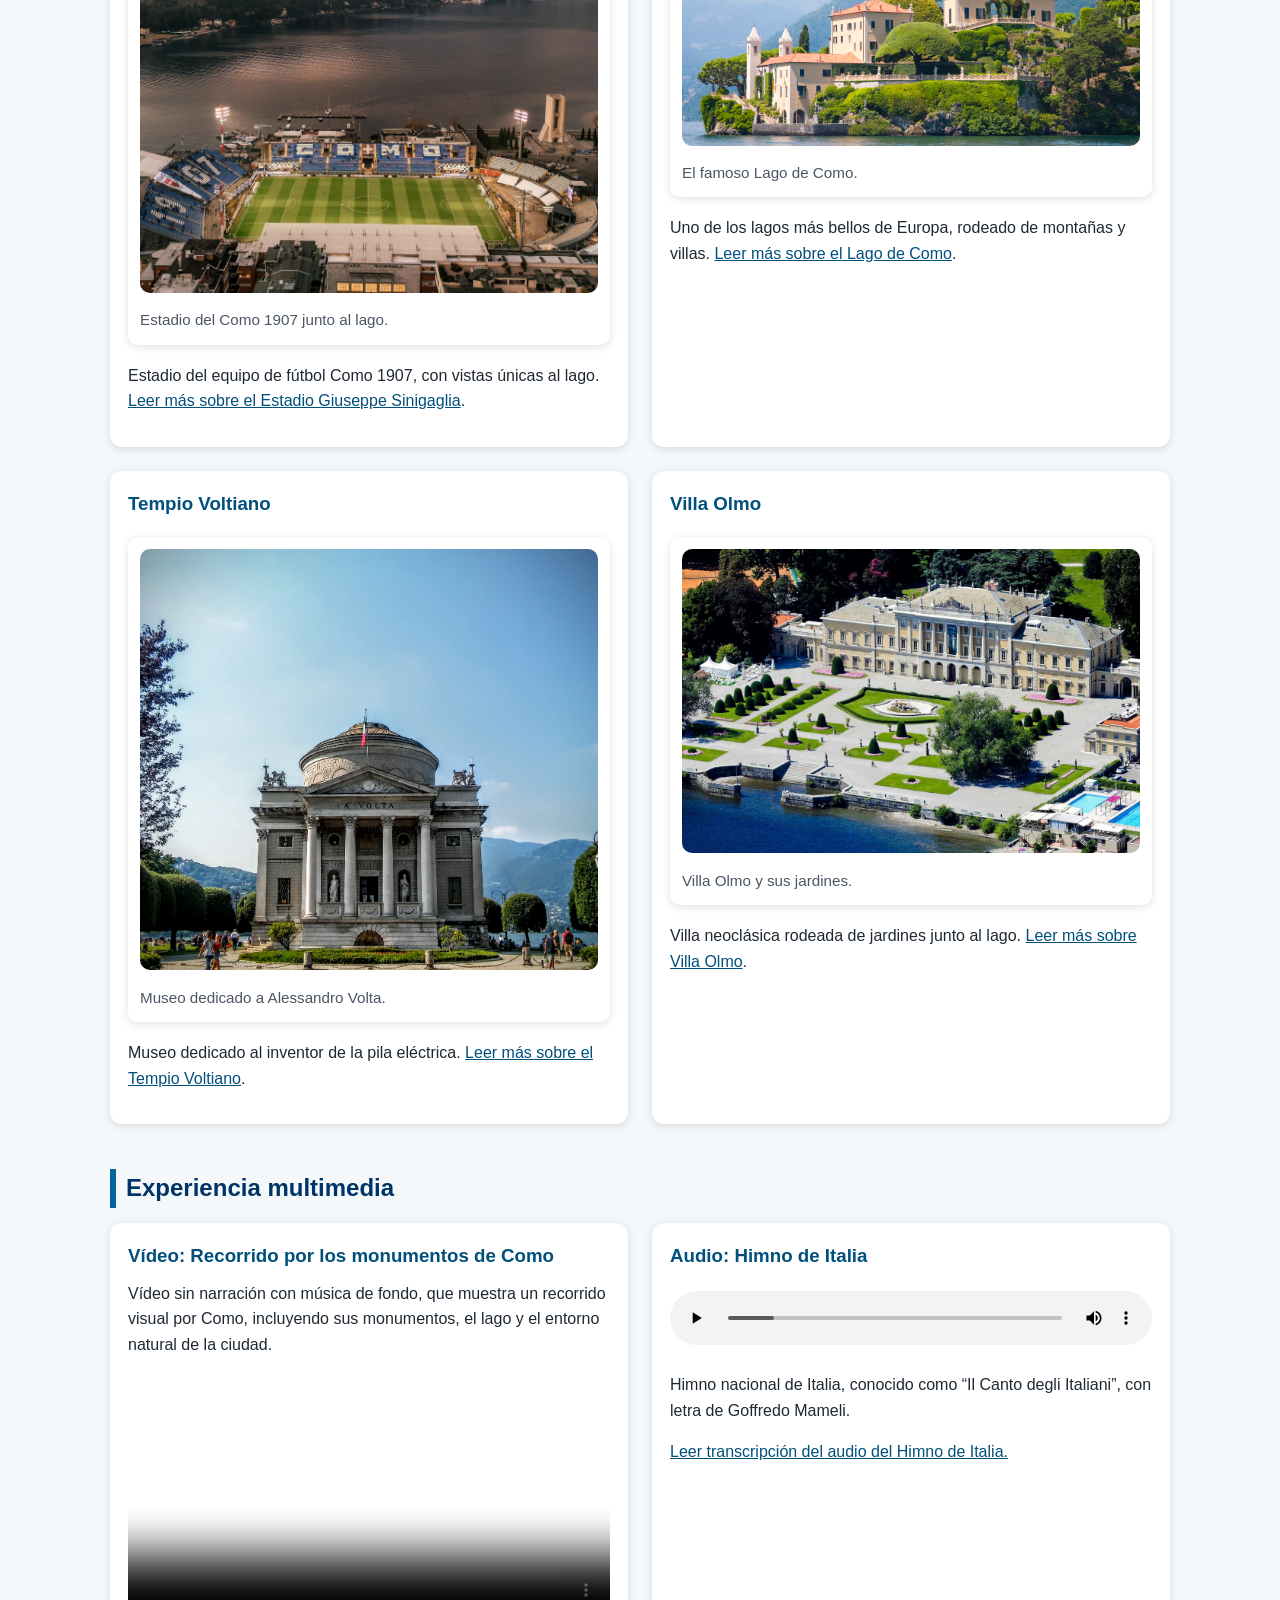
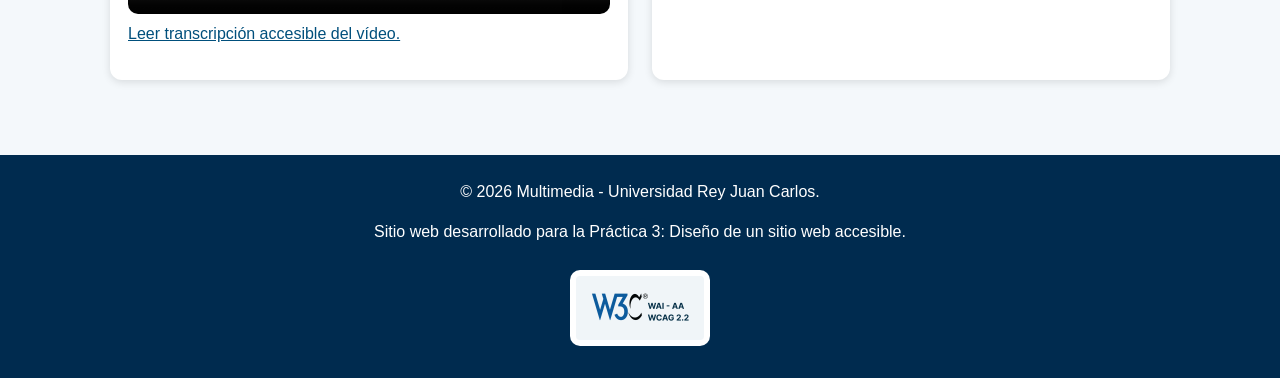
==== commit d9028de6: "Remove redundant aria-label from table container in players section" ====
--- a/index.html
+++ b/index.html
@@ -70,7 +70,7 @@
                 partidos disputados y goles marcados.
             </p>
 
-            <div class="table-container" tabindex="0" aria-label="Tabla desplazable de jugadores destacados">
+            <div class="table-container" tabindex="0">
                 <table aria-describedby="tabla-jugadores-como">
                     <caption>Jugadores con más partidos en el Como 1907</caption>
                     <thead>
